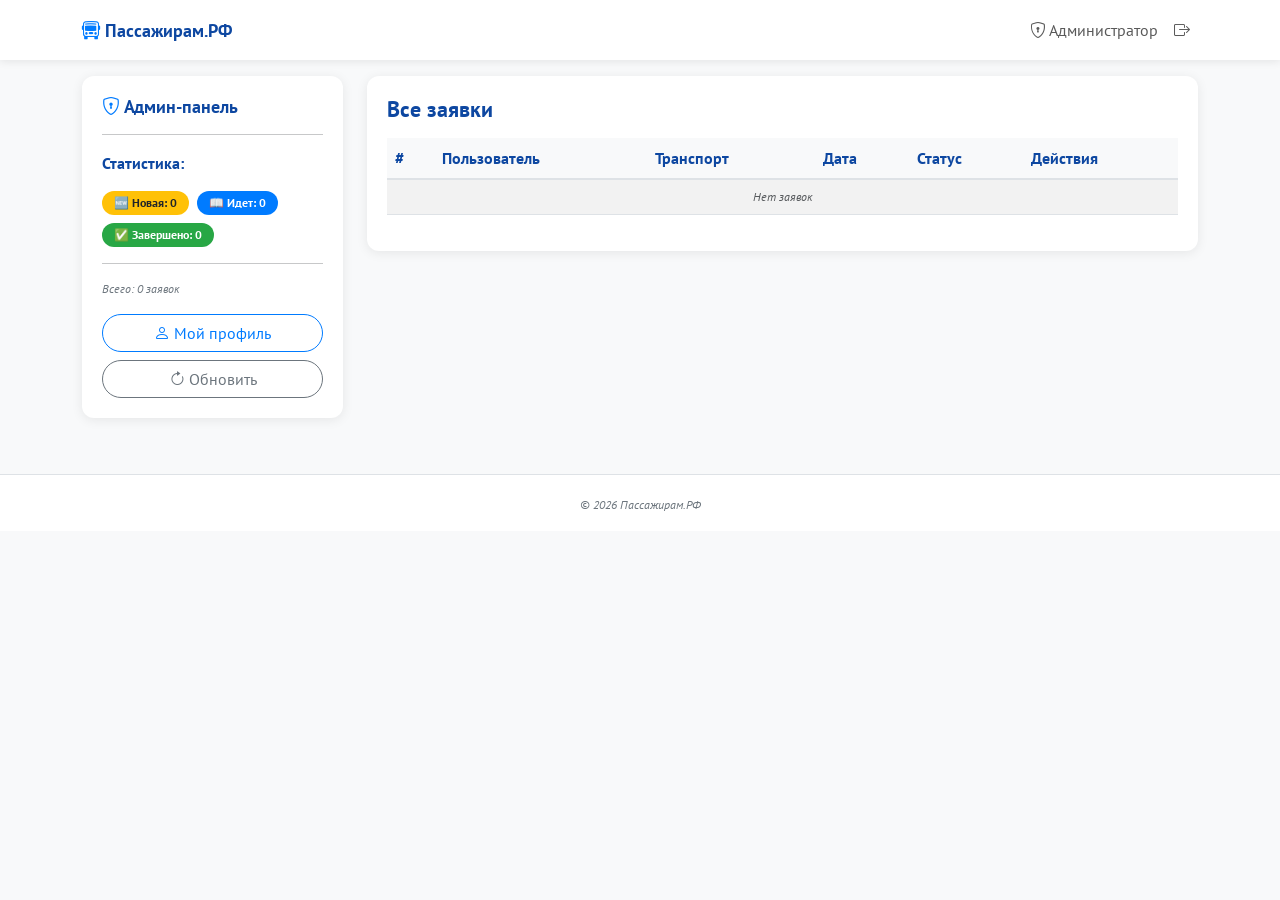
==== айкина/templates/admin.html @ 72fbd8d3 "Add files via upload" ====
<!DOCTYPE html>
<html lang="ru">
<head>
    <meta charset="UTF-8">
    <meta name="viewport" content="width=device-width, initial-scale=1.0">
    <title>Пассажирам.РФ - Админ-панель</title>
    
    <link href="https://fonts.googleapis.com/css2?family=PT+Sans:wght@400;700&family=PT+Sans:ital@1&display=swap" rel="stylesheet">
    <link href="https://cdn.jsdelivr.net/npm/bootstrap@5.3.0/dist/css/bootstrap.min.css" rel="stylesheet">
    <link rel="stylesheet" href="https://cdn.jsdelivr.net/npm/bootstrap-icons@1.11.0/font/bootstrap-icons.css">
    <link rel="stylesheet" href="../static/css/style.css">
</head>
<body>
    <nav class="navbar navbar-expand-lg" id="mainNav">
        <div class="container">
            <a class="navbar-brand" href="../index.html">
                <i class="bi bi-bus-front"></i> Пассажирам.РФ
            </a>
            <button class="navbar-toggler border-0" type="button" data-bs-toggle="collapse" data-bs-target="#navbarNav">
                <span class="navbar-toggler-icon"></span>
            </button>
            <div class="collapse navbar-collapse" id="navbarNav">
                <ul class="navbar-nav ms-auto">
                    <li class="nav-item">
                        <a class="nav-link" href="admin.html">
                            <i class="bi bi-shield-lock"></i> Администратор
                        </a>
                    </li>
                    <li class="nav-item">
                        <a class="nav-link" href="../index.html" onclick="localStorage.removeItem('currentUser')">
                            <i class="bi bi-box-arrow-right"></i>
                        </a>
                    </li>
                </ul>
            </div>
        </div>
    </nav>

    <main class="container py-3">
        <div class="row">
            <div class="col-12 col-lg-3">
                <div class="card animate-on-scroll">
                    <div class="card-body" id="adminStats">
                        <h3 class="mb-3">
                            <i class="bi bi-shield-lock" style="color: #007bff;"></i> Админ-панель
                        </h3>
                        <hr>
                        <div class="mb-3">
                            <p style="font-weight: 700; color: #0d47a1;">Статистика:</p>
                            <div class="d-flex flex-wrap gap-2">
                                <span class="badge badge-status-new">🆕 Новая: <span id="newCount">0</span></span>
                                <span class="badge badge-status-progress">📖 Идет: <span id="progressCount">0</span></span>
                                <span class="badge badge-status-completed">✅ Завершено: <span id="completedCount">0</span></span>
                            </div>
                        </div>
                        <hr>
                        <p class="small-text">Всего: <span id="totalCount">0</span> заявок</p>
                        <a href="profile.html" class="btn btn-outline-primary w-100 rounded-pill">
                            <i class="bi bi-person"></i> Мой профиль
                        </a>
                        <button class="btn btn-outline-secondary w-100 rounded-pill mt-2" onclick="location.reload()">
                            <i class="bi bi-arrow-clockwise"></i> Обновить
                        </button>
                    </div>
                </div>
            </div>
            
            <div class="col-12 col-lg-9">
                <div class="card animate-on-scroll">
                    <div class="card-body">
                        <h2 class="mb-3">Все заявки</h2>
                        
                        <div class="table-responsive">
                            <table class="table table-hover table-striped">
                                <thead>
                                    <tr>
                                        <th>#</th>
                                        <th>Пользователь</th>
                                        <th>Транспорт</th>
                                        <th>Дата</th>
                                        <th>Статус</th>
                                        <th>Действия</th>
                                    </tr>
                                </thead>
                                <tbody id="adminTableBody">
                                    <!-- Заявки будут загружены динамически -->
                                </tbody>
                            </table>
                        </div>
                    </div>
                </div>
            </div>
        </div>
    </main>

    <footer class="footer">
        <div class="container text-center">
            <small>© 2026 Пассажирам.РФ</small>
        </div>
    </footer>

    <script src="https://cdn.jsdelivr.net/npm/bootstrap@5.3.0/dist/js/bootstrap.bundle.min.js"></script>
    <script src="../static/js/main.js"></script>
</body>
</html>
---- айкина/static/css/style.css ----
* {
    font-family: 'PT Sans', sans-serif;
    box-sizing: border-box;
}

body {
    background-color: #f8f9fa;
    color: #212529;
    font-size: 16px;
    padding-bottom: 20px;
    opacity: 0;
    animation: pageFadeIn 0.5s ease-in-out forwards;
}

:root {
    --primary-blue: #007bff;
    --dark-blue: #0d47a1;
    --gray: #6c757d;
    --bg-light: #f8f9fa;
    --white: #ffffff;
    --transition-speed: 0.3s;
    --border-radius: 12px;
    --box-shadow: 0 2px 12px rgba(0, 0, 0, 0.08);
}

h1 { font-size: 28px; font-weight: 700; color: #0d47a1; }
h2 { font-size: 22px; font-weight: 700; color: #0d47a1; }
h3 { font-size: 18px; font-weight: 700; color: #0d47a1; }
h4 { font-size: 16px; font-weight: 700; color: #0d47a1; }

p, .main-text { font-size: 16px; }
small, .text-muted, .small-text { 
    font-size: 12px; 
    font-style: italic; 
    color: #6c757d; 
}

@keyframes pageFadeIn {
    from { opacity: 0; transform: translateY(10px); }
    to { opacity: 1; transform: translateY(0); }
}

@keyframes slideInUp {
    from { opacity: 0; transform: translateY(30px); }
    to { opacity: 1; transform: translateY(0); }
}

@keyframes bounceIn {
    0% { opacity: 0; transform: scale(0.3); }
    50% { opacity: 1; transform: scale(1.05); }
    70% { transform: scale(0.9); }
    100% { transform: scale(1); }
}

@keyframes shake {
    0%, 100% { transform: translateX(0); }
    25% { transform: translateX(-5px); }
    75% { transform: translateX(5px); }
}

.animate-on-scroll {
    opacity: 0;
    transform: translateY(30px);
    transition: all 0.6s ease-out;
}

.animate-on-scroll.visible {
    opacity: 1;
    transform: translateY(0);
}

.navbar {
    background: #ffffff !important;
    box-shadow: 0 2px 8px rgba(0, 0, 0, 0.08);
    padding: 10px 0;
    transition: box-shadow var(--transition-speed) ease;
}

.navbar.scrolled {
    box-shadow: 0 4px 20px rgba(0, 0, 0, 0.15);
}

.navbar-brand {
    color: #0d47a1 !important;
    font-weight: 700;
    font-size: 18px;
    transition: all var(--transition-speed) ease;
}

.navbar-brand:hover {
    transform: scale(1.02);
}

.navbar-brand i {
    color: #007bff;
}

.nav-link {
    position: relative;
    transition: all var(--transition-speed) ease;
}

.nav-link::after {
    content: '';
    position: absolute;
    bottom: 0;
    left: 50%;
    width: 0;
    height: 2px;
    background: #007bff;
    transition: all var(--transition-speed) ease;
    transform: translateX(-50%);
}

.nav-link:hover::after {
    width: 100%;
}

.card {
    background: #ffffff;
    border: none;
    border-radius: var(--border-radius);
    box-shadow: var(--box-shadow);
    margin-bottom: 16px;
    transition: all var(--transition-speed) ease;
}

.card:hover {
    transform: translateY(-4px);
    box-shadow: 0 8px 25px rgba(0, 0, 0, 0.12);
}

.card-body {
    padding: 20px;
}

.card-icon {
    font-size: 32px;
    color: #007bff;
    transition: all var(--transition-speed) ease;
}

.card:hover .card-icon {
    transform: scale(1.1) rotate(-5deg);
}

.btn {
    transition: all var(--transition-speed) ease;
    position: relative;
    overflow: hidden;
}

.btn:active {
    transform: scale(0.95);
}

.btn::after {
    content: '';
    position: absolute;
    top: 50%;
    left: 50%;
    width: 0;
    height: 0;
    border-radius: 50%;
    background: rgba(255, 255, 255, 0.2);
    transform: translate(-50%, -50%);
    transition: width 0.6s, height 0.6s;
}

.btn:active::after {
    width: 300px;
    height: 300px;
}

.btn-primary {
    background: #007bff;
    border-color: #007bff;
}

.btn-primary:hover {
    background: #0d47a1;
    border-color: #0d47a1;
    transform: translateY(-2px);
    box-shadow: 0 4px 15px rgba(0, 123, 255, 0.3);
}

.btn-outline-primary {
    color: #007bff;
    border-color: #007bff;
}

.btn-outline-primary:hover {
    background: #007bff;
    border-color: #007bff;
    color: white;
    transform: translateY(-2px);
    box-shadow: 0 4px 15px rgba(0, 123, 255, 0.2);
}

.btn-success {
    background: #28a745;
    border-color: #28a745;
}

.btn-success:hover {
    background: #1e7e34;
    border-color: #1e7e34;
    transform: translateY(-2px);
    box-shadow: 0 4px 15px rgba(40, 167, 69, 0.3);
}

.form-control,
.form-select {
    border-radius: 8px;
    border: 1px solid #dee2e6;
    font-size: 16px;
    padding: 10px 14px;
    transition: all var(--transition-speed) ease;
}

.form-control:focus,
.form-select:focus {
    border-color: #007bff;
    box-shadow: 0 0 0 0.2rem rgba(0, 123, 255, 0.15);
    transform: scale(1.01);
}

.form-control.is-invalid,
.form-select.is-invalid {
    border-color: #dc3545;
    animation: shake 0.3s ease-in-out;
}

.invalid-feedback {
    font-size: 12px;
    font-style: italic;
    color: #dc3545;
    animation: slideInUp 0.3s ease-out;
}

.badge {
    transition: all var(--transition-speed) ease;
    padding: 6px 12px;
    border-radius: 20px;
    font-size: 12px;
}

.badge-status-new {
    background: #ffc107;
    color: #212529;
}

.badge-status-progress {
    background: #007bff;
    color: white;
}

.badge-status-completed {
    background: #28a745;
    color: white;
}

.swiper {
    width: 100%;
    height: 200px;
    border-radius: var(--border-radius);
    overflow: hidden;
    box-shadow: 0 4px 20px rgba(0, 0, 0, 0.1);
}

.swiper-slide {
    display: flex;
    align-items: center;
    justify-content: center;
    color: white;
    font-size: 20px;
    font-weight: 700;
}

.swiper-slide .slide-content {
    animation: bounceIn 0.8s ease-out;
}

.swiper-button-next,
.swiper-button-prev {
    color: white;
    background: rgba(0, 0, 0, 0.3);
    width: 32px;
    height: 32px;
    border-radius: 50%;
    transition: all var(--transition-speed) ease;
}

.swiper-button-next:hover,
.swiper-button-prev:hover {
    background: rgba(0, 0, 0, 0.5);
    transform: scale(1.1);
}

.swiper-button-next:after,
.swiper-button-prev:after {
    font-size: 14px;
}

.swiper-pagination-bullet {
    background: white;
    opacity: 0.7;
    transition: all var(--transition-speed) ease;
}

.swiper-pagination-bullet-active {
    background: #007bff;
    opacity: 1;
    transform: scale(1.2);
}

.alert {
    border-radius: var(--border-radius);
    animation: slideInUp 0.4s ease-out;
    border: none;
    box-shadow: 0 4px 15px rgba(0, 0, 0, 0.08);
}

.table th {
    background: #f8f9fa;
    border-bottom: 2px solid #dee2e6;
    font-weight: 700;
    color: #0d47a1;
}

.table-hover tbody tr:hover {
    background: rgba(0, 123, 255, 0.05);
}

.pagination .page-link {
    border: none;
    color: #007bff;
    background: transparent;
    transition: all var(--transition-speed) ease;
}

.pagination .page-link:hover {
    background: #007bff;
    color: white;
    transform: scale(1.05);
}

.pagination .page-item.active .page-link {
    background: #007bff;
    color: white;
    border-radius: 50%;
}

.pagination .page-item.disabled .page-link {
    color: #6c757d;
}

.modal-content {
    border: none;
    border-radius: var(--border-radius);
    box-shadow: 0 20px 60px rgba(0, 0, 0, 0.15);
}

.nav-tabs .nav-link {
    border: none;
    color: #6c757d;
    font-weight: 600;
    transition: all var(--transition-speed) ease;
    border-radius: 8px 8px 0 0;
}

.nav-tabs .nav-link:hover {
    color: #007bff;
    background: rgba(0, 123, 255, 0.05);
}

.nav-tabs .nav-link.active {
    color: #007bff;
    background: white;
    border-bottom: 3px solid #007bff;
}

.footer {
    background: #ffffff;
    border-top: 1px solid #dee2e6;
    padding: 16px 0;
    margin-top: 24px;
}

@media (max-width: 768px) {
    h1 { font-size: 24px; }
    h2 { font-size: 20px; }
    h3 { font-size: 16px; }
    
    .card-body { padding: 16px; }
    .container { padding: 0 12px; }
    .swiper { height: 150px; }
    
    .table { font-size: 12px; }
    .table td, .table th { padding: 6px 8px; }
}

@media (max-width: 576px) {
    h1 { font-size: 20px; }
    h2 { font-size: 18px; }
    
    .swiper { height: 130px; }
    .swiper-slide { font-size: 14px; }
    
    .pagination .page-link { 
        padding: 6px 10px; 
        font-size: 12px;
    }
}
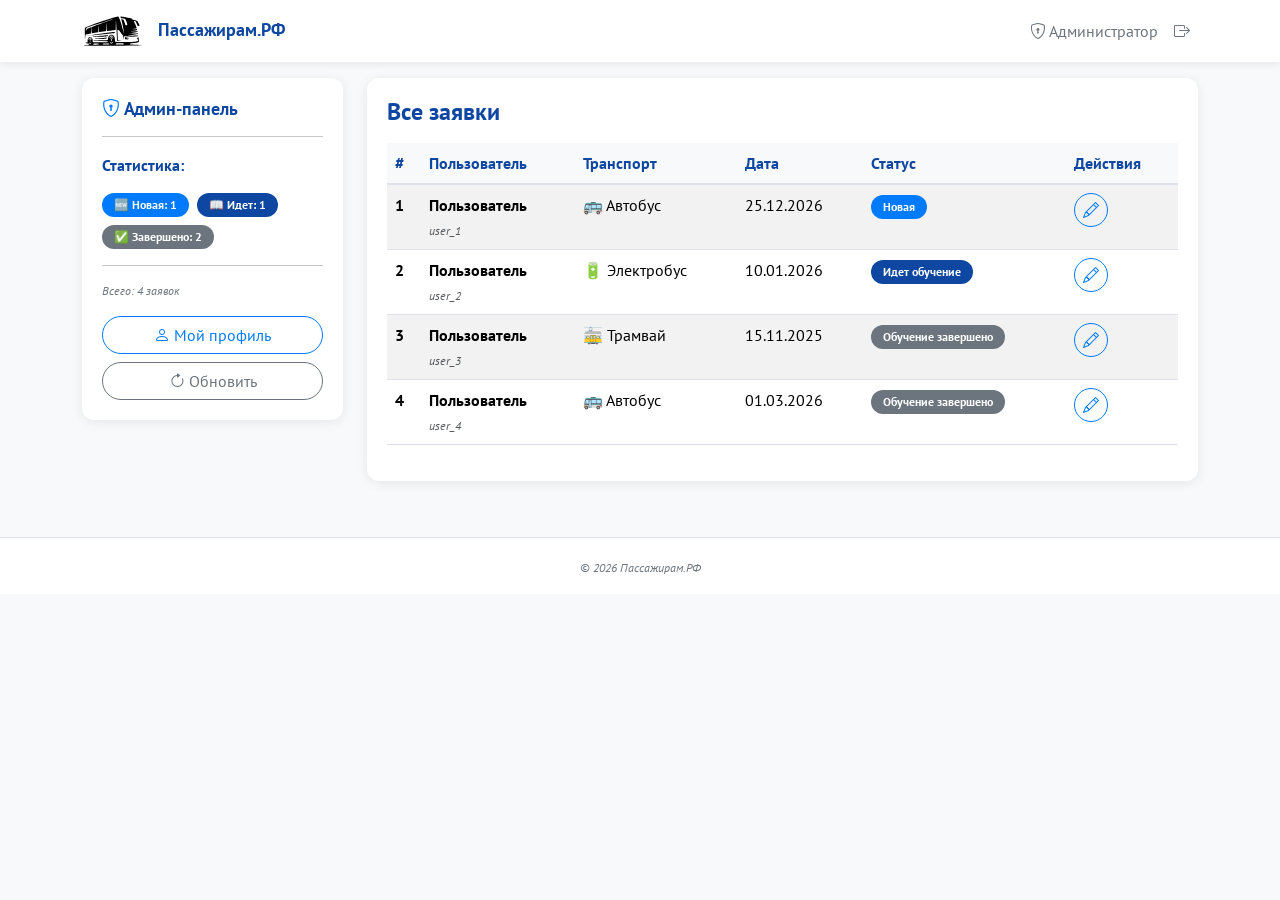
==== commit 9b726fb9: "Add files via upload" ====
--- a/айкина/templates/admin.html
+++ b/айкина/templates/admin.html
@@ -14,7 +14,8 @@
     <nav class="navbar navbar-expand-lg" id="mainNav">
         <div class="container">
             <a class="navbar-brand" href="../index.html">
-                <i class="bi bi-bus-front"></i> Пассажирам.РФ
+                <img src="../img/logo2.svg" alt="Пассажирам.РФ" class="logo-img" style="height: 32px; width: auto; margin-right: 10px;">
+                Пассажирам.РФ
             </a>
             <button class="navbar-toggler border-0" type="button" data-bs-toggle="collapse" data-bs-target="#navbarNav">
                 <span class="navbar-toggler-icon"></span>
--- a/айкина/static/css/style.css
+++ b/айкина/static/css/style.css
@@ -1,3 +1,9 @@
+/* ========================================
+   РУКОВОДСТВО ПО СТИЛЮ - Пассажирам.РФ
+   Цвета: #007bff, #0d47a1, #6c757d, #f8f9fa, #ffffff
+   Шрифт: PT Sans
+   ======================================== */
+
 * {
     font-family: 'PT Sans', sans-serif;
     box-sizing: border-box;
@@ -8,8 +14,6 @@
     color: #212529;
     font-size: 16px;
     padding-bottom: 20px;
-    opacity: 0;
-    animation: pageFadeIn 0.5s ease-in-out forwards;
 }
 
 :root {
@@ -18,77 +22,60 @@
     --gray: #6c757d;
     --bg-light: #f8f9fa;
     --white: #ffffff;
-    --transition-speed: 0.3s;
-    --border-radius: 12px;
-    --box-shadow: 0 2px 12px rgba(0, 0, 0, 0.08);
-}
-
-h1 { font-size: 28px; font-weight: 700; color: #0d47a1; }
-h2 { font-size: 22px; font-weight: 700; color: #0d47a1; }
-h3 { font-size: 18px; font-weight: 700; color: #0d47a1; }
-h4 { font-size: 16px; font-weight: 700; color: #0d47a1; }
-
-p, .main-text { font-size: 16px; }
-small, .text-muted, .small-text { 
-    font-size: 12px; 
-    font-style: italic; 
-    color: #6c757d; 
-}
-
-@keyframes pageFadeIn {
-    from { opacity: 0; transform: translateY(10px); }
-    to { opacity: 1; transform: translateY(0); }
-}
-
-@keyframes slideInUp {
-    from { opacity: 0; transform: translateY(30px); }
-    to { opacity: 1; transform: translateY(0); }
-}
-
-@keyframes bounceIn {
-    0% { opacity: 0; transform: scale(0.3); }
-    50% { opacity: 1; transform: scale(1.05); }
-    70% { transform: scale(0.9); }
-    100% { transform: scale(1); }
-}
-
-@keyframes shake {
-    0%, 100% { transform: translateX(0); }
-    25% { transform: translateX(-5px); }
-    75% { transform: translateX(5px); }
-}
-
-.animate-on-scroll {
-    opacity: 0;
-    transform: translateY(30px);
-    transition: all 0.6s ease-out;
-}
-
-.animate-on-scroll.visible {
-    opacity: 1;
-    transform: translateY(0);
-}
-
+}
+
+/* ===== ШРИФТЫ ===== */
+h1 {
+    font-size: 36px;
+    font-weight: 700;
+    font-family: 'PT Sans', sans-serif;
+    color: #0d47a1;
+}
+
+h2 {
+    font-size: 24px;
+    font-weight: 700;
+    font-family: 'PT Sans', sans-serif;
+    color: #0d47a1;
+}
+
+h3 {
+    font-size: 18px;
+    font-weight: 700;
+    font-family: 'PT Sans', sans-serif;
+    color: #0d47a1;
+}
+
+h4 {
+    font-size: 16px;
+    font-weight: 700;
+    font-family: 'PT Sans', sans-serif;
+    color: #0d47a1;
+}
+
+p, .main-text, .nav-link, .form-label, .btn, .card-text, .lead {
+    font-size: 16px;
+    font-family: 'PT Sans', sans-serif;
+}
+
+small, .text-muted, .small-text, .form-text, .help-text, .invalid-feedback {
+    font-size: 12px;
+    font-family: 'PT Sans', sans-serif;
+    font-style: italic;
+    color: #6c757d;
+}
+
+/* ===== НАВИГАЦИЯ ===== */
 .navbar {
     background: #ffffff !important;
     box-shadow: 0 2px 8px rgba(0, 0, 0, 0.08);
     padding: 10px 0;
-    transition: box-shadow var(--transition-speed) ease;
-}
-
-.navbar.scrolled {
-    box-shadow: 0 4px 20px rgba(0, 0, 0, 0.15);
 }
 
 .navbar-brand {
     color: #0d47a1 !important;
     font-weight: 700;
     font-size: 18px;
-    transition: all var(--transition-speed) ease;
-}
-
-.navbar-brand:hover {
-    transform: scale(1.02);
 }
 
 .navbar-brand i {
@@ -96,205 +83,163 @@
 }
 
 .nav-link {
-    position: relative;
-    transition: all var(--transition-speed) ease;
-}
-
-.nav-link::after {
-    content: '';
-    position: absolute;
-    bottom: 0;
-    left: 50%;
-    width: 0;
-    height: 2px;
-    background: #007bff;
-    transition: all var(--transition-speed) ease;
-    transform: translateX(-50%);
-}
-
-.nav-link:hover::after {
-    width: 100%;
-}
-
+    color: #6c757d !important;
+}
+
+.nav-link:hover {
+    color: #007bff !important;
+}
+
+/* ===== КАРТОЧКИ ===== */
 .card {
     background: #ffffff;
     border: none;
-    border-radius: var(--border-radius);
-    box-shadow: var(--box-shadow);
+    border-radius: 12px;
+    box-shadow: 0 2px 12px rgba(0, 0, 0, 0.08);
     margin-bottom: 16px;
-    transition: all var(--transition-speed) ease;
-}
-
-.card:hover {
-    transform: translateY(-4px);
-    box-shadow: 0 8px 25px rgba(0, 0, 0, 0.12);
 }
 
 .card-body {
     padding: 20px;
 }
 
-.card-icon {
-    font-size: 32px;
-    color: #007bff;
-    transition: all var(--transition-speed) ease;
-}
-
-.card:hover .card-icon {
-    transform: scale(1.1) rotate(-5deg);
-}
-
-.btn {
-    transition: all var(--transition-speed) ease;
-    position: relative;
-    overflow: hidden;
-}
-
-.btn:active {
-    transform: scale(0.95);
-}
-
-.btn::after {
-    content: '';
-    position: absolute;
-    top: 50%;
-    left: 50%;
-    width: 0;
-    height: 0;
-    border-radius: 50%;
-    background: rgba(255, 255, 255, 0.2);
-    transform: translate(-50%, -50%);
-    transition: width 0.6s, height 0.6s;
-}
-
-.btn:active::after {
-    width: 300px;
-    height: 300px;
-}
-
+/* ===== КНОПКИ (ТОЛЬКО ГОЛУБОЙ) ===== */
 .btn-primary {
     background: #007bff;
-    border-color: #007bff;
+    border: none;
+    color: #ffffff;
+    border-radius: 20px;
+    font-weight: 600;
 }
 
 .btn-primary:hover {
     background: #0d47a1;
-    border-color: #0d47a1;
-    transform: translateY(-2px);
-    box-shadow: 0 4px 15px rgba(0, 123, 255, 0.3);
+    border: none;
+    color: #ffffff;
 }
 
 .btn-outline-primary {
     color: #007bff;
     border-color: #007bff;
+    background: transparent;
+    border-radius: 20px;
 }
 
 .btn-outline-primary:hover {
     background: #007bff;
     border-color: #007bff;
-    color: white;
-    transform: translateY(-2px);
-    box-shadow: 0 4px 15px rgba(0, 123, 255, 0.2);
-}
-
-.btn-success {
-    background: #28a745;
-    border-color: #28a745;
-}
-
-.btn-success:hover {
-    background: #1e7e34;
-    border-color: #1e7e34;
-    transform: translateY(-2px);
-    box-shadow: 0 4px 15px rgba(40, 167, 69, 0.3);
-}
-
+    color: #ffffff;
+}
+
+/* ===== ФОРМЫ ===== */
 .form-control,
 .form-select {
     border-radius: 8px;
     border: 1px solid #dee2e6;
     font-size: 16px;
     padding: 10px 14px;
-    transition: all var(--transition-speed) ease;
 }
 
 .form-control:focus,
 .form-select:focus {
     border-color: #007bff;
     box-shadow: 0 0 0 0.2rem rgba(0, 123, 255, 0.15);
-    transform: scale(1.01);
 }
 
 .form-control.is-invalid,
 .form-select.is-invalid {
     border-color: #dc3545;
-    animation: shake 0.3s ease-in-out;
 }
 
 .invalid-feedback {
     font-size: 12px;
     font-style: italic;
     color: #dc3545;
-    animation: slideInUp 0.3s ease-out;
-}
-
+}
+
+/* ===== СТАТУСЫ (ТОЛЬКО ПО РУКОВОДСТВУ) ===== */
 .badge {
-    transition: all var(--transition-speed) ease;
     padding: 6px 12px;
     border-radius: 20px;
     font-size: 12px;
-}
-
+    font-family: 'PT Sans', sans-serif;
+}
+
+/* Новая - голубой #007bff */
 .badge-status-new {
-    background: #ffc107;
-    color: #212529;
-}
-
+    background: #007bff;
+    color: #ffffff;
+}
+
+/* Идет обучение - темно-синий #0d47a1 */
 .badge-status-progress {
-    background: #007bff;
-    color: white;
-}
-
+    background: #0d47a1;
+    color: #ffffff;
+}
+
+/* Обучение завершено - серый #6c757d */
 .badge-status-completed {
-    background: #28a745;
-    color: white;
-}
-
+    background: #6c757d;
+    color: #ffffff;
+}
+
+/* Отзыв оставлен - голубой #007bff */
+.badge-status-feedback {
+    background: #007bff;
+    color: #ffffff;
+}
+
+/* ===== СЛАЙДЕР ===== */
 .swiper {
     width: 100%;
     height: 200px;
-    border-radius: var(--border-radius);
+    border-radius: 12px;
     overflow: hidden;
     box-shadow: 0 4px 20px rgba(0, 0, 0, 0.1);
 }
 
 .swiper-slide {
+    position: relative;
     display: flex;
     align-items: center;
     justify-content: center;
-    color: white;
-    font-size: 20px;
-    font-weight: 700;
-}
-
-.swiper-slide .slide-content {
-    animation: bounceIn 0.8s ease-out;
+    background-size: cover;
+    background-position: center;
+    background-repeat: no-repeat;
+}
+
+.swiper-slide .slide-overlay {
+    position: absolute;
+    top: 0;
+    left: 0;
+    width: 100%;
+    height: 100%;
+    background: rgba(0, 0, 0, 0.45);
+    display: flex;
+    align-items: center;
+    justify-content: center;
+    z-index: 1;
+}
+
+.slide-overlay .slide-content {
+    position: relative;
+    z-index: 2;
+    width: 100%;
 }
 
 .swiper-button-next,
 .swiper-button-prev {
-    color: white;
+    color: #ffffff;
     background: rgba(0, 0, 0, 0.3);
     width: 32px;
     height: 32px;
     border-radius: 50%;
-    transition: all var(--transition-speed) ease;
+    z-index: 10;
 }
 
 .swiper-button-next:hover,
 .swiper-button-prev:hover {
     background: rgba(0, 0, 0, 0.5);
-    transform: scale(1.1);
 }
 
 .swiper-button-next:after,
@@ -303,24 +248,16 @@
 }
 
 .swiper-pagination-bullet {
-    background: white;
+    background: #ffffff;
     opacity: 0.7;
-    transition: all var(--transition-speed) ease;
 }
 
 .swiper-pagination-bullet-active {
     background: #007bff;
     opacity: 1;
-    transform: scale(1.2);
-}
-
-.alert {
-    border-radius: var(--border-radius);
-    animation: slideInUp 0.4s ease-out;
-    border: none;
-    box-shadow: 0 4px 15px rgba(0, 0, 0, 0.08);
-}
-
+}
+
+/* ===== ТАБЛИЦЫ ===== */
 .table th {
     background: #f8f9fa;
     border-bottom: 2px solid #dee2e6;
@@ -332,22 +269,21 @@
     background: rgba(0, 123, 255, 0.05);
 }
 
+/* ===== ПАГИНАЦИЯ ===== */
 .pagination .page-link {
     border: none;
     color: #007bff;
     background: transparent;
-    transition: all var(--transition-speed) ease;
 }
 
 .pagination .page-link:hover {
     background: #007bff;
-    color: white;
-    transform: scale(1.05);
+    color: #ffffff;
 }
 
 .pagination .page-item.active .page-link {
     background: #007bff;
-    color: white;
+    color: #ffffff;
     border-radius: 50%;
 }
 
@@ -355,17 +291,18 @@
     color: #6c757d;
 }
 
+/* ===== МОДАЛЬНЫЕ ОКНА ===== */
 .modal-content {
     border: none;
-    border-radius: var(--border-radius);
+    border-radius: 12px;
     box-shadow: 0 20px 60px rgba(0, 0, 0, 0.15);
 }
 
+/* ===== ТАБЫ ===== */
 .nav-tabs .nav-link {
     border: none;
     color: #6c757d;
     font-weight: 600;
-    transition: all var(--transition-speed) ease;
     border-radius: 8px 8px 0 0;
 }
 
@@ -376,10 +313,11 @@
 
 .nav-tabs .nav-link.active {
     color: #007bff;
-    background: white;
+    background: #ffffff;
     border-bottom: 3px solid #007bff;
 }
 
+/* ===== ФУТЕР ===== */
 .footer {
     background: #ffffff;
     border-top: 1px solid #dee2e6;
@@ -387,28 +325,21 @@
     margin-top: 24px;
 }
 
+/* ===== МОБИЛЬНАЯ АДАПТАЦИЯ ===== */
 @media (max-width: 768px) {
-    h1 { font-size: 24px; }
+    h1 { font-size: 28px; }
     h2 { font-size: 20px; }
     h3 { font-size: 16px; }
     
     .card-body { padding: 16px; }
     .container { padding: 0 12px; }
     .swiper { height: 150px; }
-    
-    .table { font-size: 12px; }
-    .table td, .table th { padding: 6px 8px; }
 }
 
 @media (max-width: 576px) {
-    h1 { font-size: 20px; }
+    h1 { font-size: 24px; }
     h2 { font-size: 18px; }
     
     .swiper { height: 130px; }
     .swiper-slide { font-size: 14px; }
-    
-    .pagination .page-link { 
-        padding: 6px 10px; 
-        font-size: 12px;
-    }
 }
